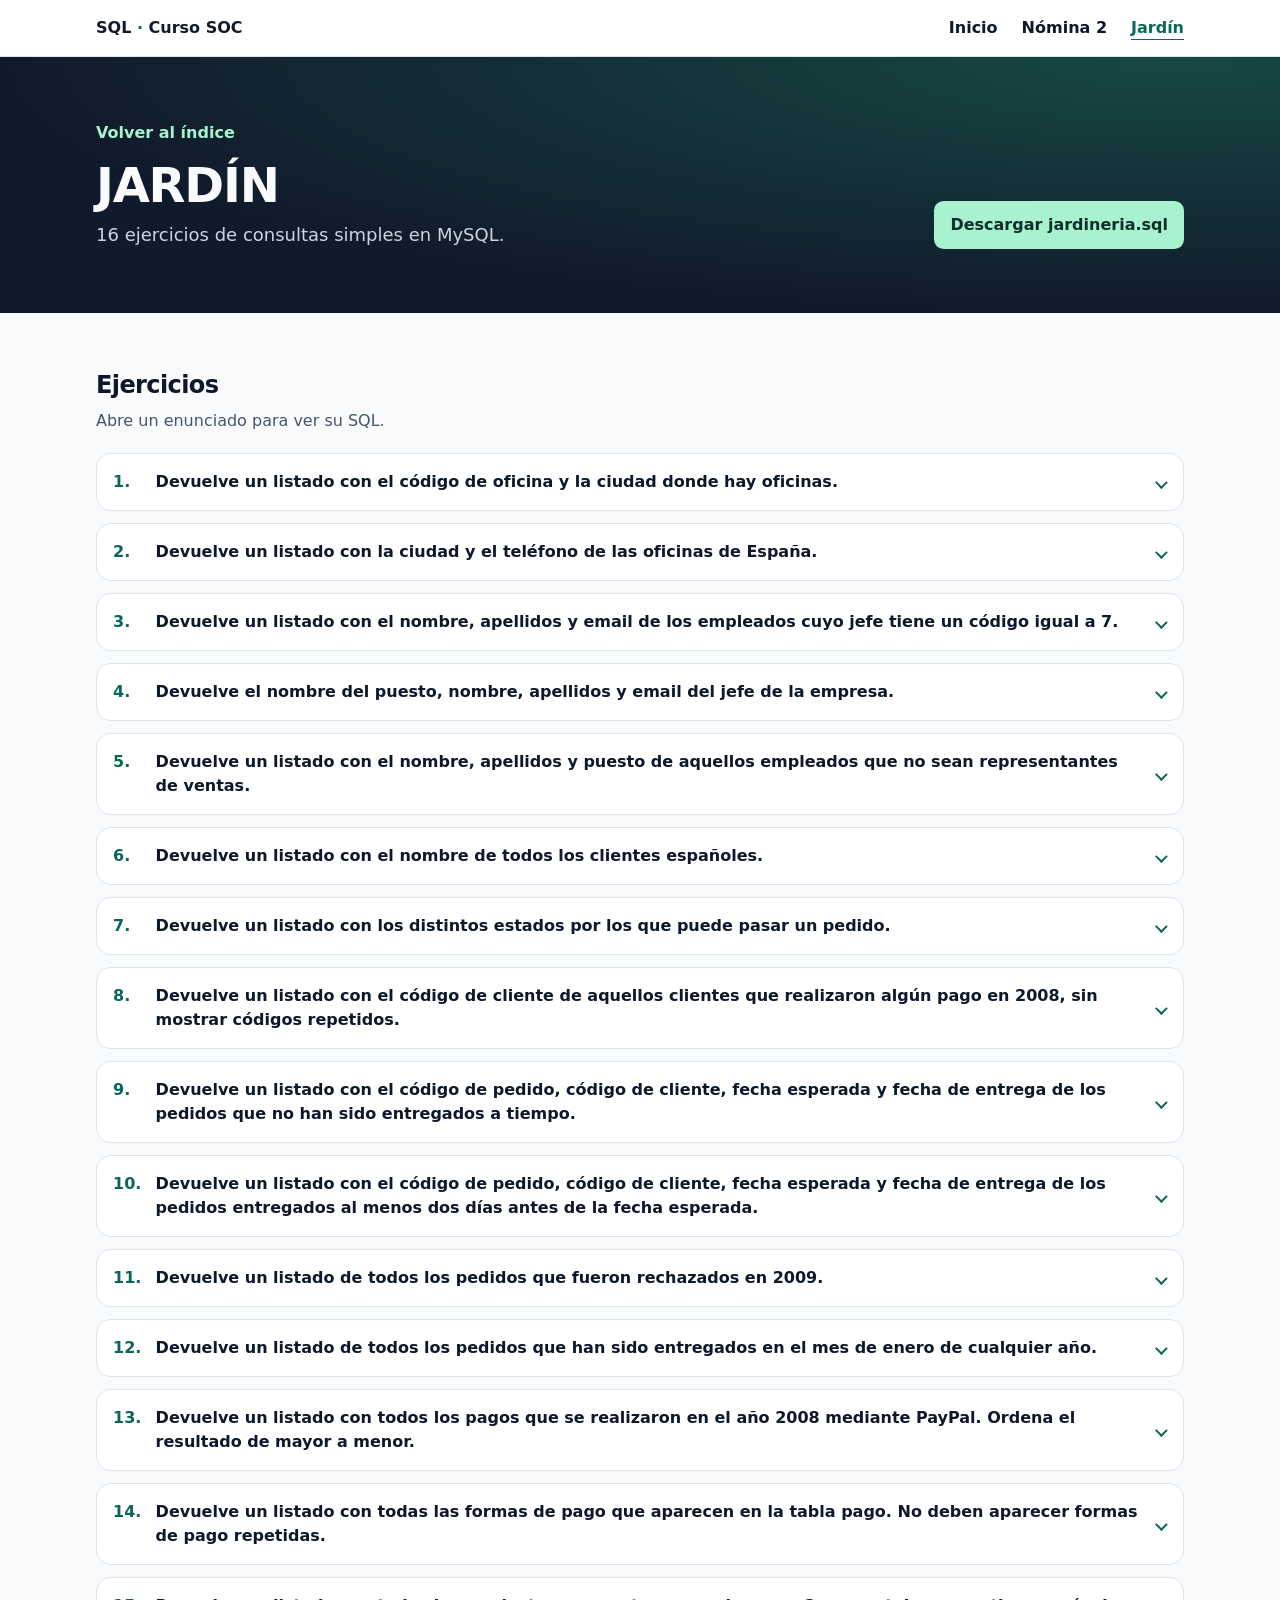
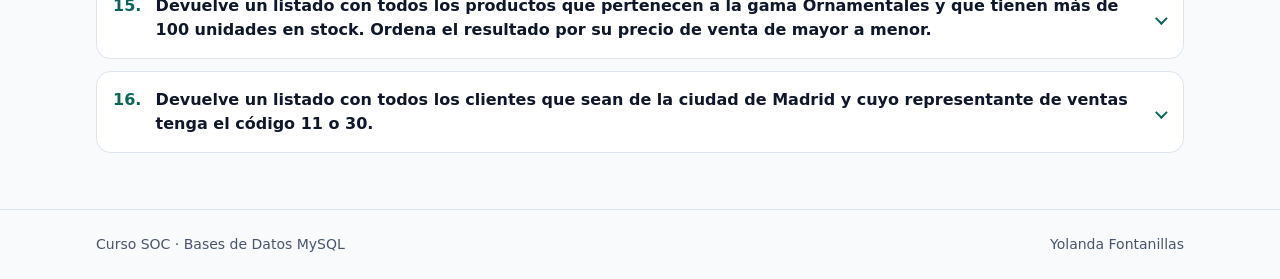
==== jardin.html @ ee7c702d "Add files via upload" ====
<!doctype html>
<html lang="es">
<head>
  <meta charset="utf-8">
  <meta name="viewport" content="width=device-width, initial-scale=1">
  <meta name="author" content="Yolanda Fontanillas">
  <title>Jardín | SQL – Consultas de datos</title>
  <link rel="stylesheet" href="./tailwind.css">
  <link rel="stylesheet" href="./estilos.css">
  <script src="./consultas.js" defer></script>
</head>
<body class="flex min-h-screen flex-col bg-slate-50 text-slate-900">
  <header class="site-header">
    <nav aria-label="Navegación principal" class="shell flex flex-wrap items-center justify-between gap-x-6 gap-y-3 py-4">
      <a class="brand" href="./index.html">SQL <span>·</span> Curso SOC</a>
      <ul class="flex flex-wrap items-center gap-x-4 gap-y-2 sm:gap-x-6">
        <li><a href="./index.html">Inicio</a></li>
        <li><a href="./nomina2.html">Nómina 2</a></li>
        <li><a href="./jardin.html" aria-current="page">Jardín</a></li>
      </ul>
    </nav>
  </header>
  <main class="flex-1">
    <section class="hero">
      <div class="shell py-12 sm:py-16">
        <a class="back-link" href="./index.html">Volver al índice</a>
        <div class="mt-4 flex flex-wrap items-end justify-between gap-6">
          <div>
            <h1 class="text-4xl font-bold tracking-tight sm:text-5xl">JARDÍN</h1>
            <p class="mt-3 text-lg">16 ejercicios de consultas simples en MySQL.</p>
          </div>
          <a class="download" href="./jardineria.sql" download>Descargar jardineria.sql</a>
        </div>
      </div>
    </section>
    <section class="shell py-10 sm:py-14" aria-labelledby="ejercicios">
      <h2 id="ejercicios" class="text-2xl font-bold tracking-tight">Ejercicios</h2>
      <p class="mt-2 mb-5 text-slate-600">Abre un enunciado para ver su SQL.</p>
      <p id="estado-copia" class="sr-only" role="status"></p>
      <!-- Ejercicios transcritos de jardineria.sql, en su orden original. -->
      <div class="grid gap-3">
        <details class="exercise" id="ejercicio-1">
          <summary>
            <span class="exercise-number">1.</span>
            <span>Devuelve un listado con el c&#243;digo de oficina y la ciudad donde hay oficinas.</span>
          </summary>
          <div class="exercise-body">
            <div class="code-toolbar flex flex-wrap items-center justify-between gap-3">
              <span>MySQL</span>
              <button class="copy-button" type="button" aria-label="Copiar SQL del ejercicio 1" hidden>Copiar SQL</button>
            </div>
            <pre tabindex="0" aria-label="SQL del ejercicio 1"><code>SELECT pk_oficina, ciudad
FROM oficina;</code></pre>
          </div>
        </details>

        <details class="exercise" id="ejercicio-2">
          <summary>
            <span class="exercise-number">2.</span>
            <span>Devuelve un listado con la ciudad y el tel&#233;fono de las oficinas de Espa&#241;a.</span>
          </summary>
          <div class="exercise-body">
            <div class="code-toolbar flex flex-wrap items-center justify-between gap-3">
              <span>MySQL</span>
              <button class="copy-button" type="button" aria-label="Copiar SQL del ejercicio 2" hidden>Copiar SQL</button>
            </div>
            <pre tabindex="0" aria-label="SQL del ejercicio 2"><code>SELECT ciudad, telefono
FROM oficina
WHERE pais = &#39;Espa&#241;a&#39;;</code></pre>
          </div>
        </details>

        <details class="exercise" id="ejercicio-3">
          <summary>
            <span class="exercise-number">3.</span>
            <span>Devuelve un listado con el nombre, apellidos y email de los empleados cuyo jefe tiene un c&#243;digo igual a 7.</span>
          </summary>
          <div class="exercise-body">
            <div class="code-toolbar flex flex-wrap items-center justify-between gap-3">
              <span>MySQL</span>
              <button class="copy-button" type="button" aria-label="Copiar SQL del ejercicio 3" hidden>Copiar SQL</button>
            </div>
            <pre tabindex="0" aria-label="SQL del ejercicio 3"><code>SELECT nombre, apellido1, apellido2, email
FROM empleado
WHERE fk_jefe = 7;</code></pre>
          </div>
        </details>

        <details class="exercise" id="ejercicio-4">
          <summary>
            <span class="exercise-number">4.</span>
            <span>Devuelve el nombre del puesto, nombre, apellidos y email del jefe de la empresa.</span>
          </summary>
          <div class="exercise-body">
            <div class="code-toolbar flex flex-wrap items-center justify-between gap-3">
              <span>MySQL</span>
              <button class="copy-button" type="button" aria-label="Copiar SQL del ejercicio 4" hidden>Copiar SQL</button>
            </div>
            <pre tabindex="0" aria-label="SQL del ejercicio 4"><code>SELECT puesto, nombre, apellido1, apellido2, email
FROM empleado
WHERE fk_jefe IS NULL;</code></pre>
          </div>
        </details>

        <details class="exercise" id="ejercicio-5">
          <summary>
            <span class="exercise-number">5.</span>
            <span>Devuelve un listado con el nombre, apellidos y puesto de aquellos empleados que no sean representantes de ventas.</span>
          </summary>
          <div class="exercise-body">
            <div class="code-toolbar flex flex-wrap items-center justify-between gap-3">
              <span>MySQL</span>
              <button class="copy-button" type="button" aria-label="Copiar SQL del ejercicio 5" hidden>Copiar SQL</button>
            </div>
            <pre tabindex="0" aria-label="SQL del ejercicio 5"><code>SELECT nombre, apellido1, apellido2, puesto
FROM empleado
WHERE puesto &lt;&gt; &#39;Representante Ventas&#39;;</code></pre>
          </div>
        </details>

        <details class="exercise" id="ejercicio-6">
          <summary>
            <span class="exercise-number">6.</span>
            <span>Devuelve un listado con el nombre de todos los clientes espa&#241;oles.</span>
          </summary>
          <div class="exercise-body">
            <div class="code-toolbar flex flex-wrap items-center justify-between gap-3">
              <span>MySQL</span>
              <button class="copy-button" type="button" aria-label="Copiar SQL del ejercicio 6" hidden>Copiar SQL</button>
            </div>
            <pre tabindex="0" aria-label="SQL del ejercicio 6"><code>SELECT nombre_cliente
FROM cliente
WHERE pais = &#39;Spain&#39;;</code></pre>
          </div>
        </details>

        <details class="exercise" id="ejercicio-7">
          <summary>
            <span class="exercise-number">7.</span>
            <span>Devuelve un listado con los distintos estados por los que puede pasar un pedido.</span>
          </summary>
          <div class="exercise-body">
            <div class="code-toolbar flex flex-wrap items-center justify-between gap-3">
              <span>MySQL</span>
              <button class="copy-button" type="button" aria-label="Copiar SQL del ejercicio 7" hidden>Copiar SQL</button>
            </div>
            <pre tabindex="0" aria-label="SQL del ejercicio 7"><code>SELECT DISTINCT estado
FROM pedido;</code></pre>
          </div>
        </details>

        <details class="exercise" id="ejercicio-8">
          <summary>
            <span class="exercise-number">8.</span>
            <span>Devuelve un listado con el c&#243;digo de cliente de aquellos clientes que realizaron alg&#250;n pago en 2008, sin mostrar c&#243;digos repetidos.</span>
          </summary>
          <div class="exercise-body">
            <div class="code-toolbar flex flex-wrap items-center justify-between gap-3">
              <span>8A. Utilizando la función YEAR de MySQL.</span>
              <button class="copy-button" type="button" aria-label="Copiar SQL del ejercicio 8A" hidden>Copiar SQL</button>
            </div>
            <pre tabindex="0" aria-label="SQL del ejercicio 8A"><code>SELECT DISTINCT fk_cliente
FROM pago
WHERE YEAR(fecha_pago) = 2008;</code></pre>
          </div>
          <div class="exercise-body">
            <div class="code-toolbar flex flex-wrap items-center justify-between gap-3">
              <span>8B. Utilizando la función DATE_FORMAT de MySQL.</span>
              <button class="copy-button" type="button" aria-label="Copiar SQL del ejercicio 8B" hidden>Copiar SQL</button>
            </div>
            <pre tabindex="0" aria-label="SQL del ejercicio 8B"><code>SELECT DISTINCT fk_cliente
FROM pago
WHERE DATE_FORMAT(fecha_pago, &#39;%Y&#39;) = &#39;2008&#39;;</code></pre>
          </div>
          <div class="exercise-body">
            <div class="code-toolbar flex flex-wrap items-center justify-between gap-3">
              <span>8C. Sin utilizar YEAR ni DATE_FORMAT.</span>
              <button class="copy-button" type="button" aria-label="Copiar SQL del ejercicio 8C" hidden>Copiar SQL</button>
            </div>
            <pre tabindex="0" aria-label="SQL del ejercicio 8C"><code>SELECT DISTINCT fk_cliente
FROM pago
WHERE fecha_pago BETWEEN &#39;2008-01-01&#39; AND &#39;2008-12-31&#39;;</code></pre>
          </div>
        </details>

        <details class="exercise" id="ejercicio-9">
          <summary>
            <span class="exercise-number">9.</span>
            <span>Devuelve un listado con el c&#243;digo de pedido, c&#243;digo de cliente, fecha esperada y fecha de entrega de los pedidos que no han sido entregados a tiempo.</span>
          </summary>
          <div class="exercise-body">
            <div class="code-toolbar flex flex-wrap items-center justify-between gap-3">
              <span>MySQL</span>
              <button class="copy-button" type="button" aria-label="Copiar SQL del ejercicio 9" hidden>Copiar SQL</button>
            </div>
            <pre tabindex="0" aria-label="SQL del ejercicio 9"><code>SELECT pk_pedido, fk_cliente, fecha_esperada, fecha_entrega
FROM pedido
WHERE fecha_esperada &lt; fecha_entrega;</code></pre>
          </div>
        </details>

        <details class="exercise" id="ejercicio-10">
          <summary>
            <span class="exercise-number">10.</span>
            <span>Devuelve un listado con el c&#243;digo de pedido, c&#243;digo de cliente, fecha esperada y fecha de entrega de los pedidos entregados al menos dos d&#237;as antes de la fecha esperada.</span>
          </summary>
          <div class="exercise-body">
            <div class="code-toolbar flex flex-wrap items-center justify-between gap-3">
              <span>10A. Utilizando la función ADDDATE de MySQL.</span>
              <button class="copy-button" type="button" aria-label="Copiar SQL del ejercicio 10A" hidden>Copiar SQL</button>
            </div>
            <pre tabindex="0" aria-label="SQL del ejercicio 10A"><code>SELECT pk_pedido, fk_cliente, fecha_esperada, fecha_entrega
FROM pedido
WHERE ADDDATE(fecha_entrega, 2) &lt;= fecha_esperada;</code></pre>
          </div>
          <div class="exercise-body">
            <div class="code-toolbar flex flex-wrap items-center justify-between gap-3">
              <span>10B. Utilizando la función DATEDIFF de MySQL.</span>
              <button class="copy-button" type="button" aria-label="Copiar SQL del ejercicio 10B" hidden>Copiar SQL</button>
            </div>
            <pre tabindex="0" aria-label="SQL del ejercicio 10B"><code>SELECT pk_pedido, fk_cliente, fecha_esperada, fecha_entrega
FROM pedido
WHERE DATEDIFF(fecha_esperada, fecha_entrega) &gt;= 2;</code></pre>
          </div>
          <div class="exercise-body">
            <div class="code-toolbar flex flex-wrap items-center justify-between gap-3">
              <span>10C. Utilizando el operador de resta -.</span>
              <button class="copy-button" type="button" aria-label="Copiar SQL del ejercicio 10C" hidden>Copiar SQL</button>
            </div>
            <pre tabindex="0" aria-label="SQL del ejercicio 10C"><code>SELECT pk_pedido, fk_cliente, fecha_esperada, fecha_entrega
FROM pedido
WHERE fecha_esperada - INTERVAL 2 DAY &gt;= fecha_entrega;</code></pre>
          </div>
        </details>

        <details class="exercise" id="ejercicio-11">
          <summary>
            <span class="exercise-number">11.</span>
            <span>Devuelve un listado de todos los pedidos que fueron rechazados en 2009.</span>
          </summary>
          <div class="exercise-body">
            <div class="code-toolbar flex flex-wrap items-center justify-between gap-3">
              <span>MySQL</span>
              <button class="copy-button" type="button" aria-label="Copiar SQL del ejercicio 11" hidden>Copiar SQL</button>
            </div>
            <pre tabindex="0" aria-label="SQL del ejercicio 11"><code>SELECT *
FROM pedido
WHERE estado = &#39;Rechazado&#39;
    AND YEAR(fecha_pedido) = 2009;</code></pre>
          </div>
        </details>

        <details class="exercise" id="ejercicio-12">
          <summary>
            <span class="exercise-number">12.</span>
            <span>Devuelve un listado de todos los pedidos que han sido entregados en el mes de enero de cualquier a&#241;o.</span>
          </summary>
          <div class="exercise-body">
            <div class="code-toolbar flex flex-wrap items-center justify-between gap-3">
              <span>MySQL</span>
              <button class="copy-button" type="button" aria-label="Copiar SQL del ejercicio 12" hidden>Copiar SQL</button>
            </div>
            <pre tabindex="0" aria-label="SQL del ejercicio 12"><code>SELECT *
FROM pedido
WHERE estado = &#39;Entregado&#39;
    AND MONTH(fecha_entrega) = 1;</code></pre>
          </div>
        </details>

        <details class="exercise" id="ejercicio-13">
          <summary>
            <span class="exercise-number">13.</span>
            <span>Devuelve un listado con todos los pagos que se realizaron en el a&#241;o 2008 mediante PayPal. Ordena el resultado de mayor a menor.</span>
          </summary>
          <div class="exercise-body">
            <div class="code-toolbar flex flex-wrap items-center justify-between gap-3">
              <span>MySQL</span>
              <button class="copy-button" type="button" aria-label="Copiar SQL del ejercicio 13" hidden>Copiar SQL</button>
            </div>
            <pre tabindex="0" aria-label="SQL del ejercicio 13"><code>SELECT *
FROM pago
WHERE YEAR(fecha_pago) = 2008
    AND forma_pago = &#39;PayPal&#39;
ORDER BY total DESC;</code></pre>
          </div>
        </details>

        <details class="exercise" id="ejercicio-14">
          <summary>
            <span class="exercise-number">14.</span>
            <span>Devuelve un listado con todas las formas de pago que aparecen en la tabla pago. No deben aparecer formas de pago repetidas.</span>
          </summary>
          <div class="exercise-body">
            <div class="code-toolbar flex flex-wrap items-center justify-between gap-3">
              <span>MySQL</span>
              <button class="copy-button" type="button" aria-label="Copiar SQL del ejercicio 14" hidden>Copiar SQL</button>
            </div>
            <pre tabindex="0" aria-label="SQL del ejercicio 14"><code>SELECT DISTINCT forma_pago
FROM pago;</code></pre>
          </div>
        </details>

        <details class="exercise" id="ejercicio-15">
          <summary>
            <span class="exercise-number">15.</span>
            <span>Devuelve un listado con todos los productos que pertenecen a la gama Ornamentales y que tienen m&#225;s de 100 unidades en stock. Ordena el resultado por su precio de venta de mayor a menor.</span>
          </summary>
          <div class="exercise-body">
            <div class="code-toolbar flex flex-wrap items-center justify-between gap-3">
              <span>MySQL</span>
              <button class="copy-button" type="button" aria-label="Copiar SQL del ejercicio 15" hidden>Copiar SQL</button>
            </div>
            <pre tabindex="0" aria-label="SQL del ejercicio 15"><code>SELECT *
FROM producto
WHERE fk_gama = 5
    AND cantidad_en_stock &gt; 100
ORDER BY precio_venta DESC;</code></pre>
          </div>
        </details>

        <details class="exercise" id="ejercicio-16">
          <summary>
            <span class="exercise-number">16.</span>
            <span>Devuelve un listado con todos los clientes que sean de la ciudad de Madrid y cuyo representante de ventas tenga el c&#243;digo 11 o 30.</span>
          </summary>
          <div class="exercise-body">
            <div class="code-toolbar flex flex-wrap items-center justify-between gap-3">
              <span>16A. Utilizando IN.</span>
              <button class="copy-button" type="button" aria-label="Copiar SQL del ejercicio 16A" hidden>Copiar SQL</button>
            </div>
            <pre tabindex="0" aria-label="SQL del ejercicio 16A"><code>SELECT *
FROM cliente
WHERE ciudad = &#39;Madrid&#39;
    AND fk_representante_ventas IN (11, 30);</code></pre>
          </div>
          <div class="exercise-body">
            <div class="code-toolbar flex flex-wrap items-center justify-between gap-3">
              <span>16B. Utilizando OR.</span>
              <button class="copy-button" type="button" aria-label="Copiar SQL del ejercicio 16B" hidden>Copiar SQL</button>
            </div>
            <pre tabindex="0" aria-label="SQL del ejercicio 16B"><code>SELECT *
FROM cliente
WHERE ciudad = &#39;Madrid&#39;
    AND (fk_representante_ventas = 11
         OR fk_representante_ventas = 30);</code></pre>
          </div>
        </details>
      </div>
    </section>
  </main>
  <footer class="site-footer">
    <div class="shell flex flex-wrap justify-between gap-x-8 gap-y-2 py-6">
      <p>Curso SOC · Bases de Datos MySQL</p>
      <p>Yolanda Fontanillas</p>
    </div>
  </footer>
</body>
</html>
---- estilos.css ----
/* Paleta y componentes compartidos entre las tres páginas. */
:root {
  color-scheme: light;
  font-family: system-ui, sans-serif;
  --ink: #111a2c;
  --muted: #46556d;
  --accent: #0a6658;
  --line: #dce4ed;
}

.shell { width: min(100% - 2rem, 68rem); margin-inline: auto; }
.site-header { background: #fff; border-bottom: 1px solid var(--line); }
.site-header a { font-weight: 650; }
.brand { color: var(--ink); }
.brand span, .site-header [aria-current="page"] { color: var(--accent); }
.site-header [aria-current="page"] { text-decoration: underline; text-underline-offset: .35em; }
.site-header a:hover, .back-link:hover { text-decoration: underline; }
.site-footer { border-top: 1px solid var(--line); color: var(--muted); font-size: .875rem; }

.hero {
  background: radial-gradient(ellipse at 92% 0%, #164943, transparent 70%), var(--ink);
  color: #f8fafc;
}
.hero p { color: #cbd5e1; }
.hero .eyebrow, .back-link { color: #a7f3d0; font-weight: 650; }
.eyebrow { letter-spacing: .07em; font-size: .875rem; }
.download {
  display: inline-block;
  border-radius: .6rem;
  padding: .75rem 1rem;
  background: #a7f3d0;
  color: #102e29;
  font-weight: 700;
}
.download:hover { background: #d1fae5; }

.card, .panel, .exercise {
  border: 1px solid var(--line);
  border-radius: .9rem;
  background: #fff;
}
.card, .panel { padding: clamp(1.25rem, 4vw, 2rem); }
.card { display: flex; flex-direction: column; align-items: flex-start; }
.card:hover { border-color: var(--accent); box-shadow: 0 6px 18px #111a2c12; }
.card p { color: var(--muted); }
.card-action { margin-top: auto; padding-top: 1.25rem; color: var(--accent); font-weight: 700; }
.badge { border-radius: 2rem; padding: .25rem .7rem; background: #eef2f6; color: #36465d; font-size: .875rem; }
.badge-active { background: #dcfce7; color: #11543e; }

.exercise { min-width: 0; }
.exercise summary {
  display: grid;
  grid-template-columns: 2.75ch minmax(0, 1fr) .6rem;
  align-items: baseline;
  gap: .75rem;
  padding: 1rem;
  cursor: pointer;
  list-style: none;
  font-weight: 600;
}
.exercise summary::-webkit-details-marker { display: none; }
.exercise summary:hover { background: #f0fdfa; border-radius: inherit; }
.exercise summary::after {
  content: "";
  align-self: center;
  width: .55rem;
  height: .55rem;
  border: solid var(--accent);
  border-width: 0 2px 2px 0;
  transform: rotate(45deg);
}
.exercise[open] summary::after { transform: rotate(225deg); }
.exercise-number { color: var(--accent); font-variant-numeric: tabular-nums; }
.exercise-body { margin: 0 1rem 1rem; border-radius: .65rem; background: var(--ink); color: #e2e8f0; }
.code-toolbar { padding: .625rem .9rem; border-bottom: 1px solid #3b4b60; font-size: .875rem; }
.copy-button { padding: .3rem .7rem; border: 1px solid #72839c; border-radius: .4rem; color: #f8fafc; cursor: pointer; }
.copy-button:hover { background: #2a3a52; }
.exercise pre { overflow-x: auto; padding: 1rem; font-size: .875rem; line-height: 1.65; }
.sql-keyword { color: #a5b4fc; }
.sql-function { color: #7dd3fc; }
.sql-string { color: #86efac; }
.sql-number { color: #fcd34d; }
.sql-comment { color: #a5b4c7; }

:focus-visible { outline: 3px solid #279c88; outline-offset: 3px; }
.hero :focus-visible, .exercise-body :focus-visible { outline-color: #a7f3d0; }
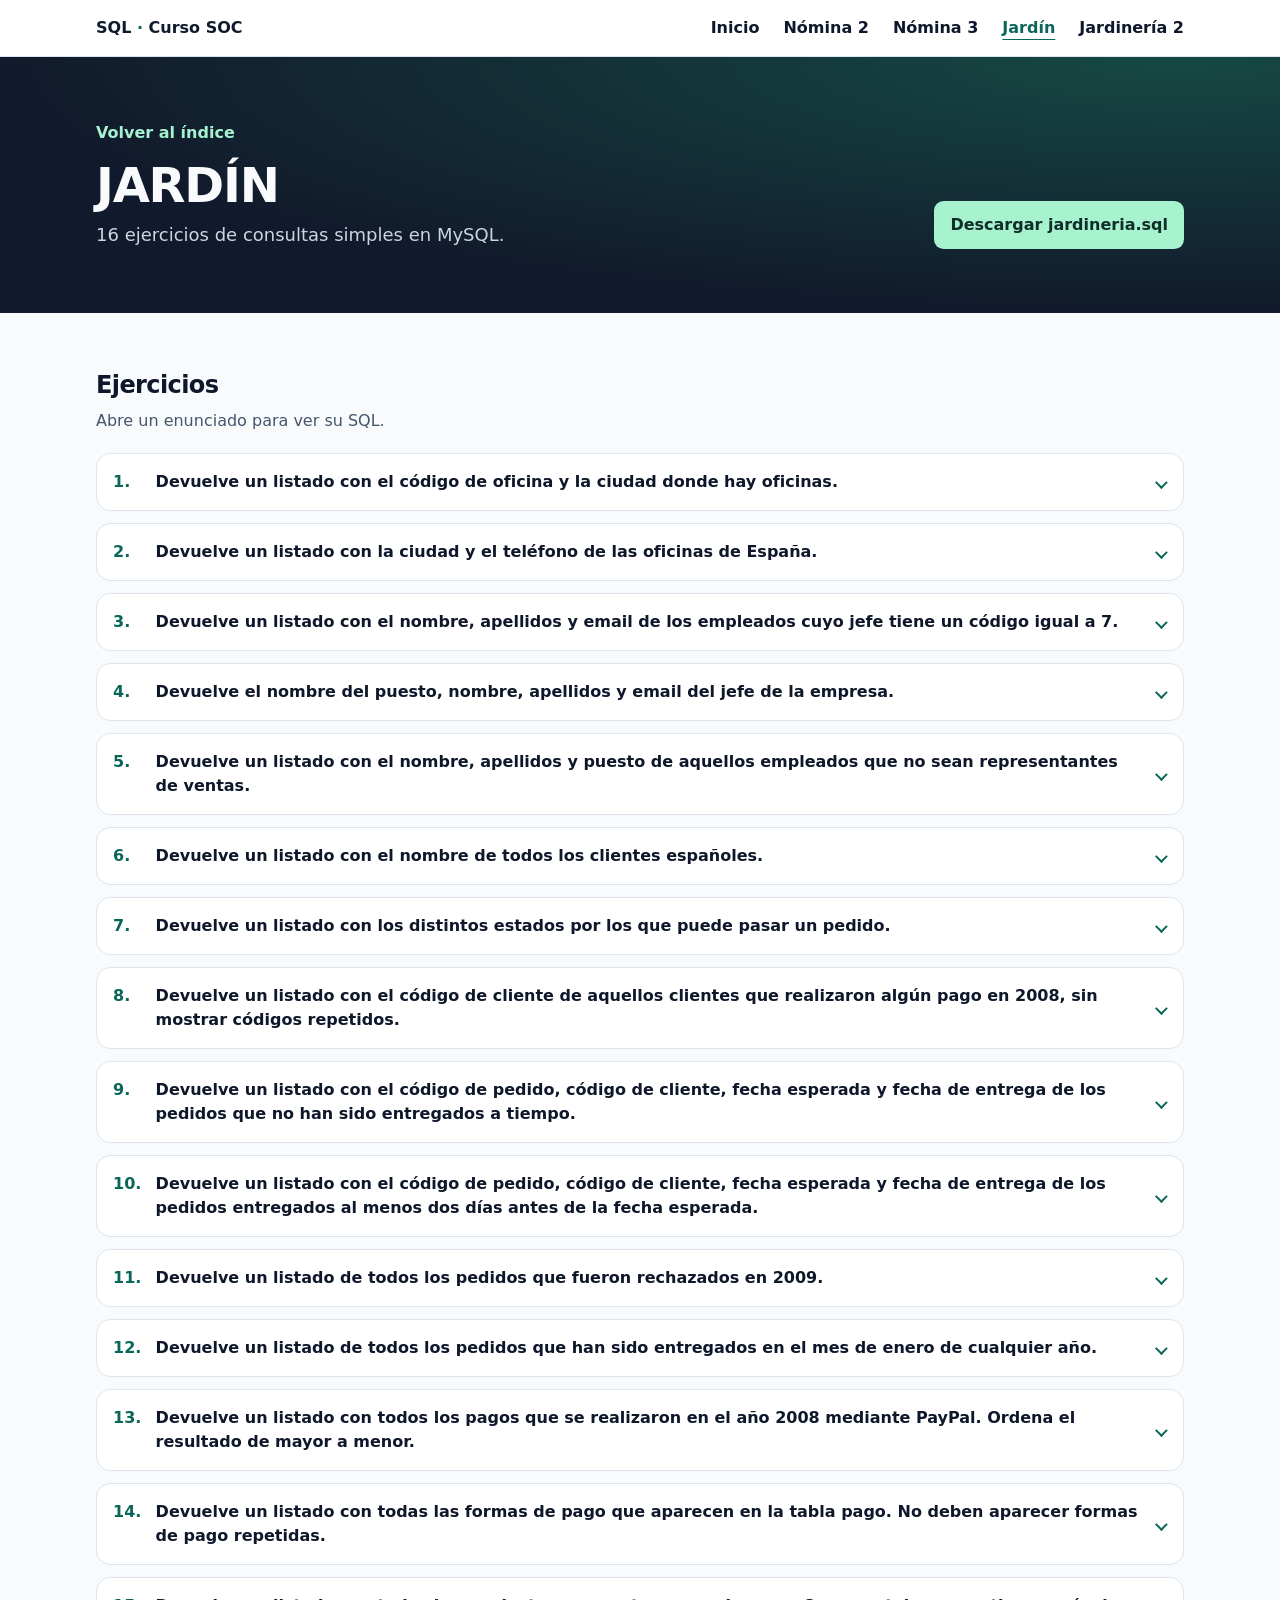
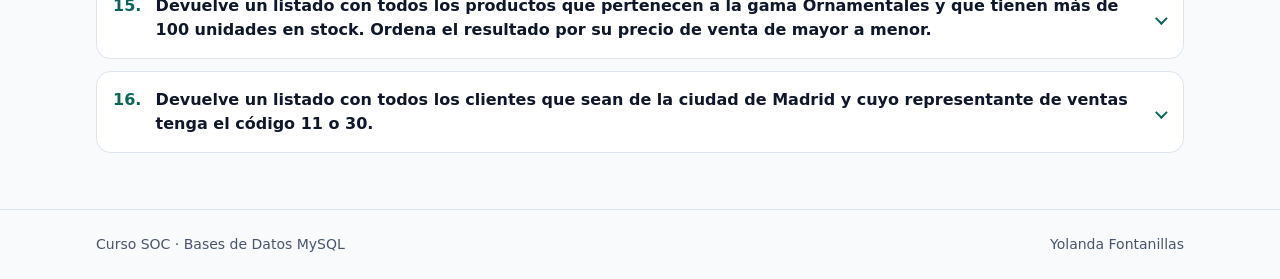
==== commit 2bd142e1: "Add files via upload" ====
--- a/jardin.html
+++ b/jardin.html
@@ -16,7 +16,9 @@
       <ul class="flex flex-wrap items-center gap-x-4 gap-y-2 sm:gap-x-6">
         <li><a href="./index.html">Inicio</a></li>
         <li><a href="./nomina2.html">Nómina 2</a></li>
+        <li><a href="./nomina3.html">Nómina 3</a></li>
         <li><a href="./jardin.html" aria-current="page">Jardín</a></li>
+        <li><a href="./jardineria2.html">Jardinería 2</a></li>
       </ul>
     </nav>
   </header>
--- a/estilos.css
+++ b/estilos.css
@@ -71,6 +71,9 @@
 }
 .exercise[open] summary::after { transform: rotate(225deg); }
 .exercise-number { color: var(--accent); font-variant-numeric: tabular-nums; }
+.exercise-notes { padding: 0 1rem 1rem; color: var(--muted); overflow-wrap: anywhere; }
+.exercise-notes p + p { margin-top: .5rem; }
+.exercise-notes ul { list-style: disc; padding-inline-start: 1.5rem; }
 .exercise-body { margin: 0 1rem 1rem; border-radius: .65rem; background: var(--ink); color: #e2e8f0; }
 .code-toolbar { padding: .625rem .9rem; border-bottom: 1px solid #3b4b60; font-size: .875rem; }
 .copy-button { padding: .3rem .7rem; border: 1px solid #72839c; border-radius: .4rem; color: #f8fafc; cursor: pointer; }
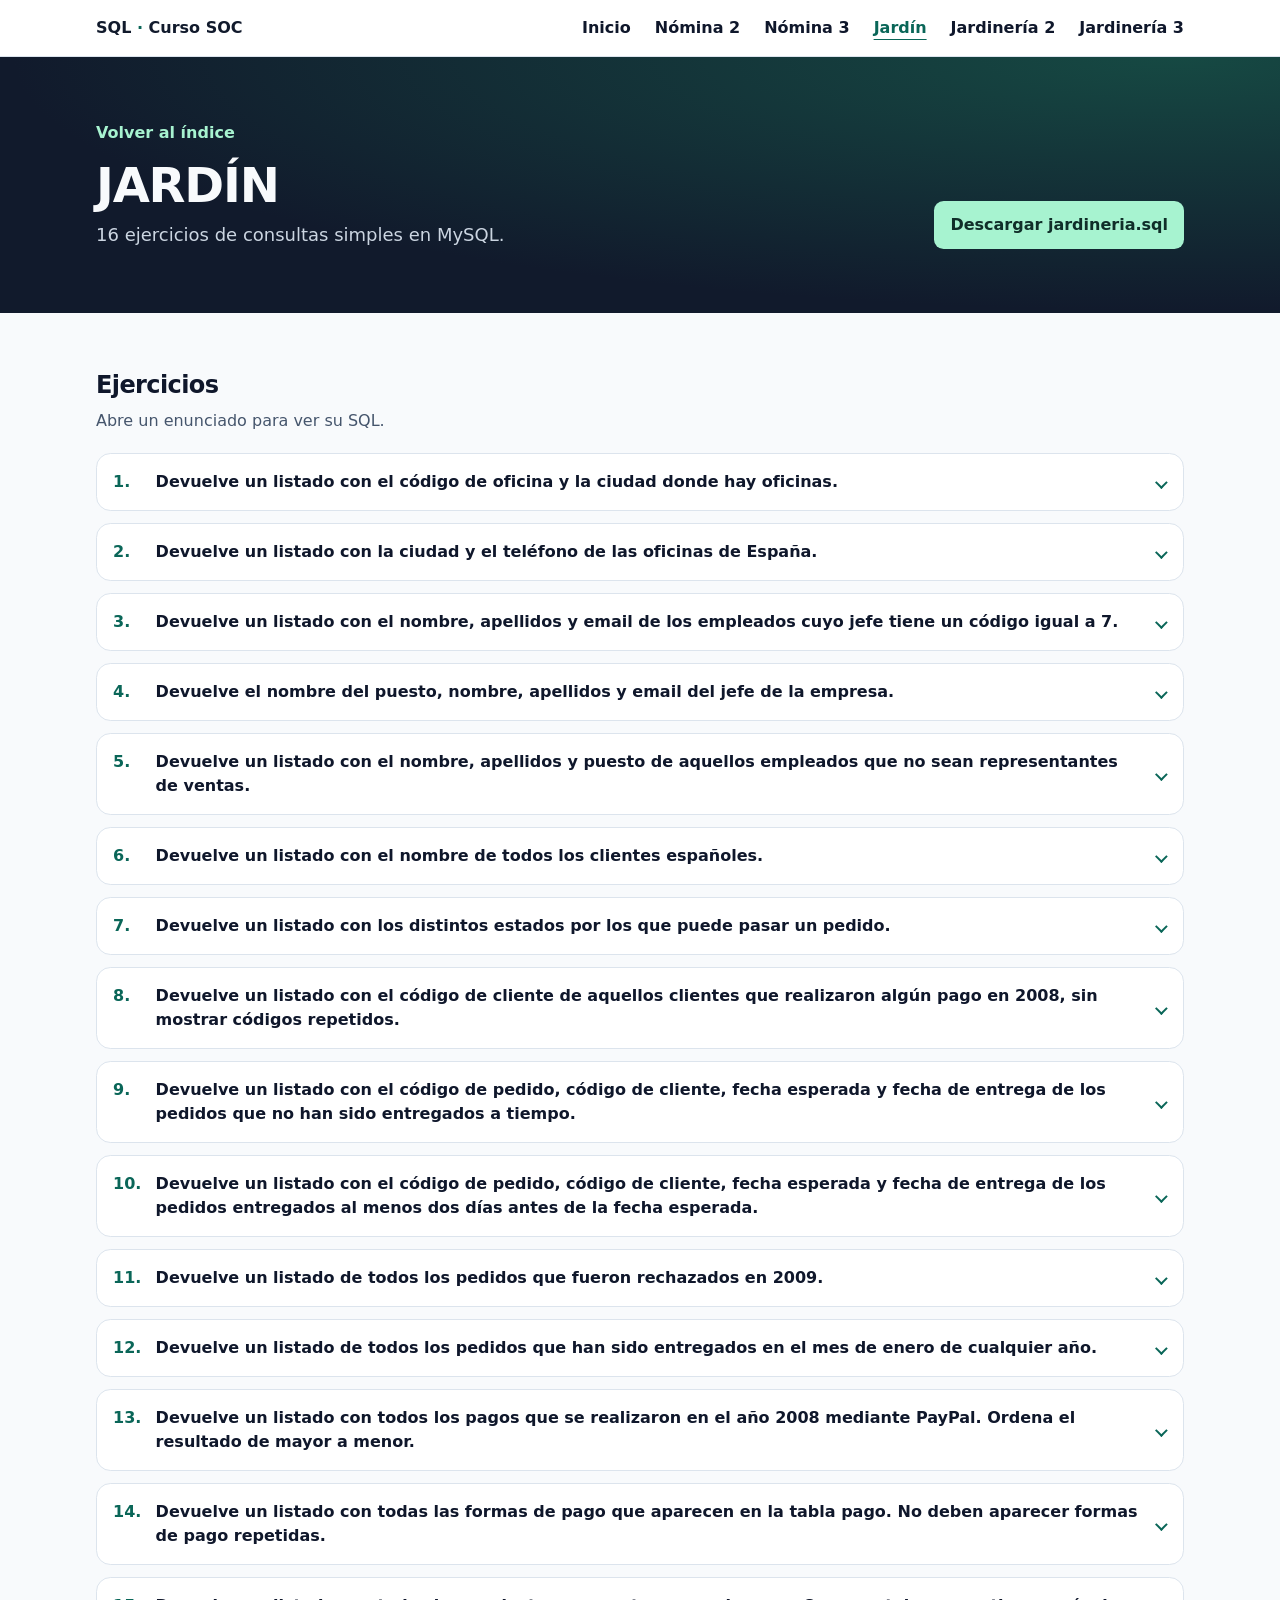
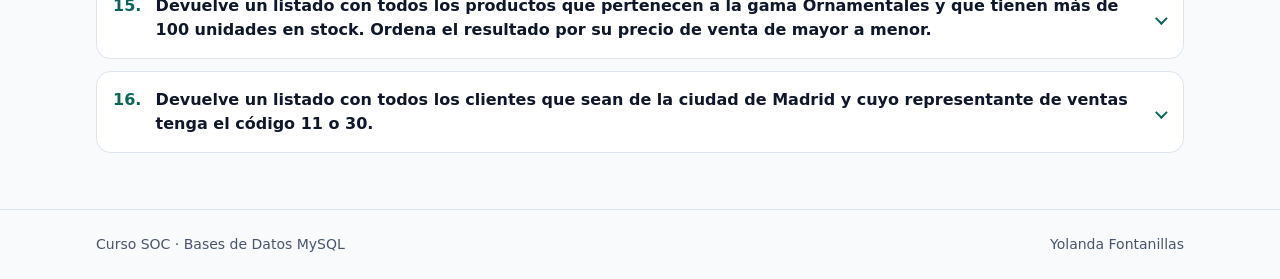
==== commit 5c7eeb0d: "Add files via upload" ====
--- a/jardin.html
+++ b/jardin.html
@@ -19,6 +19,7 @@
         <li><a href="./nomina3.html">Nómina 3</a></li>
         <li><a href="./jardin.html" aria-current="page">Jardín</a></li>
         <li><a href="./jardineria2.html">Jardinería 2</a></li>
+        <li><a href="./jardineria3.html">Jardinería 3</a></li>
       </ul>
     </nav>
   </header>
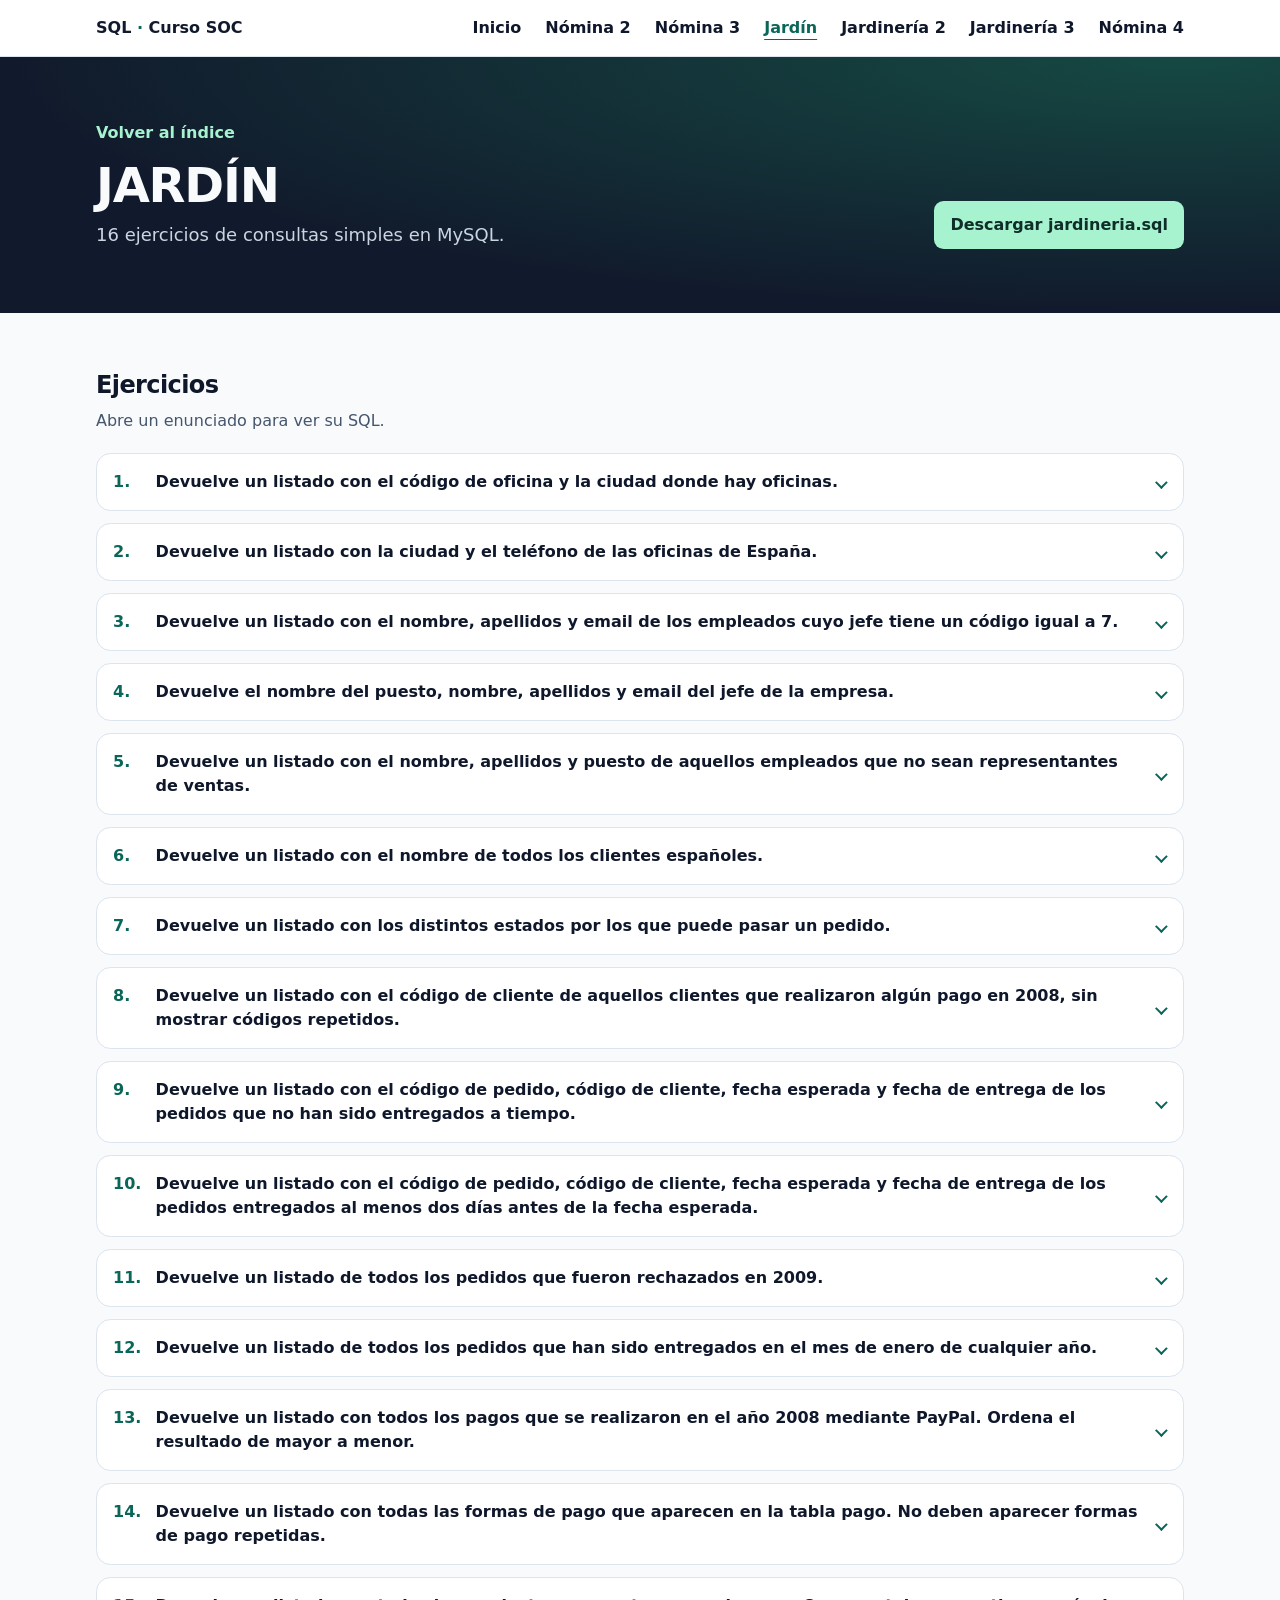
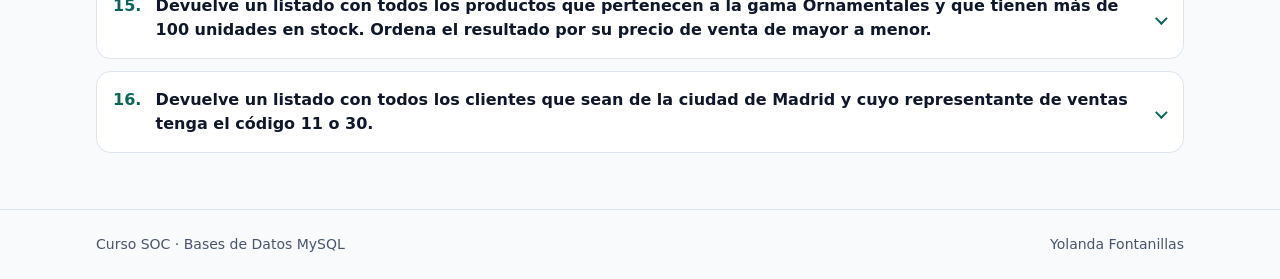
==== commit b2b315f3: "Add files via upload" ====
--- a/jardin.html
+++ b/jardin.html
@@ -20,6 +20,7 @@
         <li><a href="./jardin.html" aria-current="page">Jardín</a></li>
         <li><a href="./jardineria2.html">Jardinería 2</a></li>
         <li><a href="./jardineria3.html">Jardinería 3</a></li>
+        <li><a href="./nomina4.html">Nómina 4</a></li>
       </ul>
     </nav>
   </header>
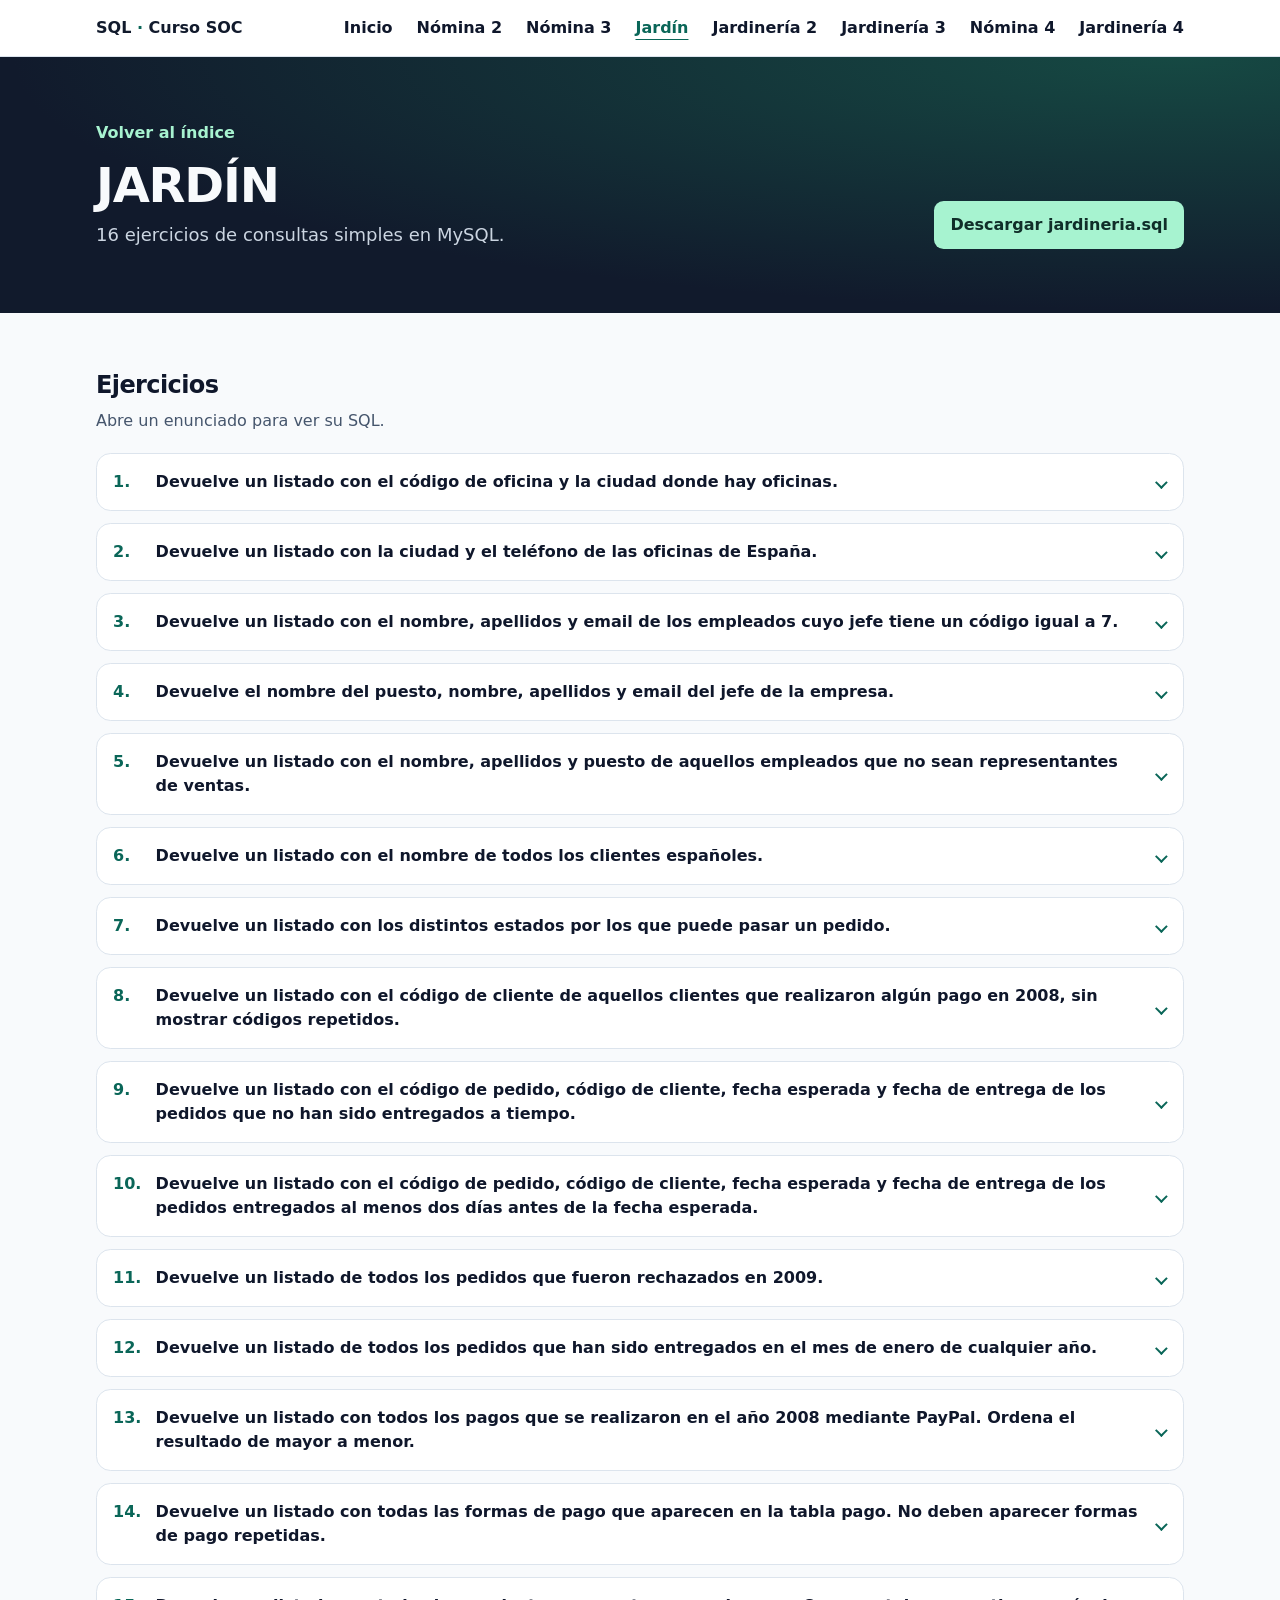
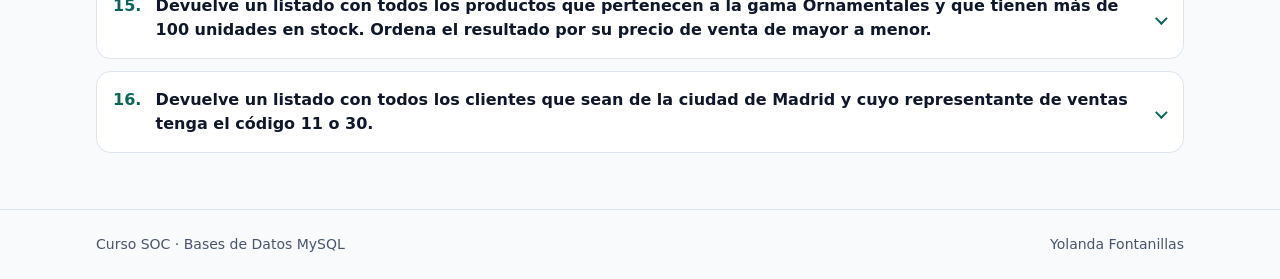
==== commit de3ff78e: "Add files via upload" ====
--- a/jardin.html
+++ b/jardin.html
@@ -21,6 +21,7 @@
         <li><a href="./jardineria2.html">Jardinería 2</a></li>
         <li><a href="./jardineria3.html">Jardinería 3</a></li>
         <li><a href="./nomina4.html">Nómina 4</a></li>
+        <li><a href="./jardineria4.html">Jardinería 4</a></li>
       </ul>
     </nav>
   </header>
